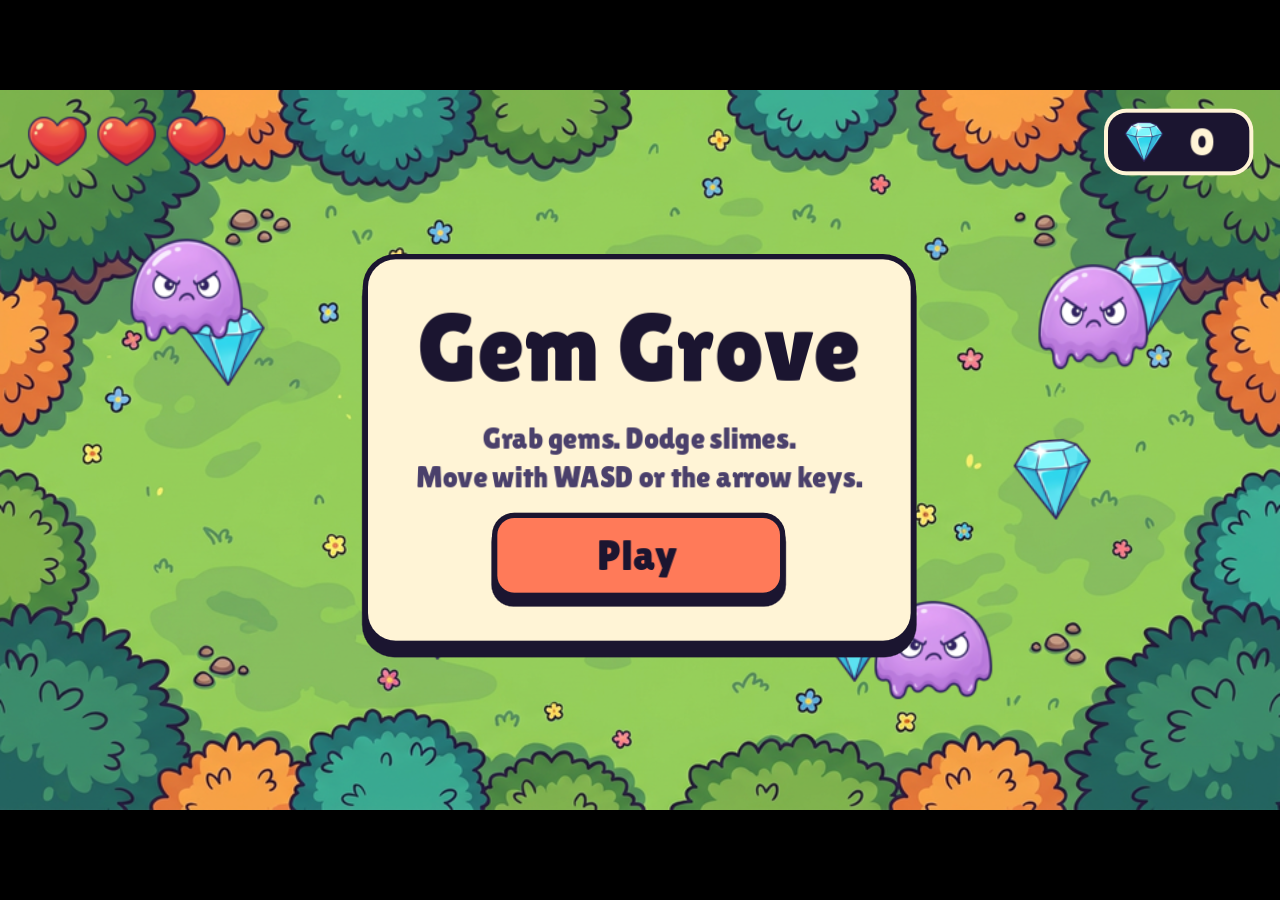
==== index.html @ c00253b9 "Gem Grove browser build Co-Authored-By: Claude Fable 5.2 <noreply@anthropic.com>" ====
<!DOCTYPE html>
<html lang="en">
	<head>
		<meta charset="utf-8">
		<meta name="viewport" content="width=device-width, user-scalable=no, initial-scale=1.0">
		<title>Gem Grove</title>
		<style>
html, body, #canvas {
	margin: 0;
	padding: 0;
	border: 0;
}

body {
	color: white;
	background-color: black;
	overflow: hidden;
	touch-action: none;
}

#canvas {
	display: block;
}

#canvas:focus {
	outline: none;
}

#status, #status-splash, #status-progress {
	position: absolute;
	left: 0;
	right: 0;
}

#status, #status-splash {
	top: 0;
	bottom: 0;
}

#status {
	background-color: #242424;
	display: flex;
	flex-direction: column;
	justify-content: center;
	align-items: center;
	visibility: hidden;
}

#status-splash {
	max-height: 100%;
	max-width: 100%;
	margin: auto;
}

#status-splash.show-image--false {
	display: none;
}

#status-splash.fullsize--true {
	height: 100%;
	width: 100%;
	object-fit: contain;
}

#status-splash.use-filter--false {
	image-rendering: pixelated;
}

#status-progress, #status-notice {
	display: none;
}

#status-progress {
	bottom: 10%;
	width: 50%;
	margin: 0 auto;
}

#status-notice {
	background-color: #5b3943;
	border-radius: 0.5rem;
	border: 1px solid #9b3943;
	color: #e0e0e0;
	font-family: 'Noto Sans', 'Droid Sans', Arial, sans-serif;
	line-height: 1.3;
	margin: 0 2rem;
	overflow: hidden;
	padding: 1rem;
	text-align: center;
	z-index: 1;
}
		</style>
		<link id="-gd-engine-icon" rel="icon" type="image/png" href="index.icon.png" />
<link rel="apple-touch-icon" href="index.apple-touch-icon.png"/>

	</head>
	<body>
		<canvas id="canvas">
			Your browser does not support the canvas tag.
		</canvas>

		<noscript>
			Your browser does not support JavaScript.
		</noscript>

		<div id="status">
			<img id="status-splash" class="show-image--true fullsize--true use-filter--true" src="index.png" alt="">
			<progress id="status-progress"></progress>
			<div id="status-notice"></div>
		</div>

		<script src="index.js"></script>
		<script>
const GODOT_CONFIG = {"args":[],"canvasResizePolicy":2,"emscriptenPoolSize":8,"ensureCrossOriginIsolationHeaders":true,"executable":"index","experimentalVK":false,"fileSizes":{"index.pck":599476,"index.wasm":39509339},"focusCanvas":true,"gdextensionLibs":[],"godotPoolSize":4};
const GODOT_THREADS_ENABLED = false;
const engine = new Engine(GODOT_CONFIG);

(function () {
	const statusOverlay = document.getElementById('status');
	const statusProgress = document.getElementById('status-progress');
	const statusNotice = document.getElementById('status-notice');

	let initializing = true;
	let statusMode = '';

	function setStatusMode(mode) {
		if (statusMode === mode || !initializing) {
			return;
		}
		if (mode === 'hidden') {
			statusOverlay.remove();
			initializing = false;
			return;
		}
		statusOverlay.style.visibility = 'visible';
		statusProgress.style.display = mode === 'progress' ? 'block' : 'none';
		statusNotice.style.display = mode === 'notice' ? 'block' : 'none';
		statusMode = mode;
	}

	function setStatusNotice(text) {
		while (statusNotice.lastChild) {
			statusNotice.removeChild(statusNotice.lastChild);
		}
		const lines = text.split('\n');
		lines.forEach((line) => {
			statusNotice.appendChild(document.createTextNode(line));
			statusNotice.appendChild(document.createElement('br'));
		});
	}

	function displayFailureNotice(err) {
		console.error(err);
		if (err instanceof Error) {
			setStatusNotice(err.message);
		} else if (typeof err === 'string') {
			setStatusNotice(err);
		} else {
			setStatusNotice('An unknown error occurred.');
		}
		setStatusMode('notice');
		initializing = false;
	}

	const missing = Engine.getMissingFeatures({
		threads: GODOT_THREADS_ENABLED,
	});

	if (missing.length !== 0) {
		if (GODOT_CONFIG['serviceWorker'] && GODOT_CONFIG['ensureCrossOriginIsolationHeaders'] && 'serviceWorker' in navigator) {
			let serviceWorkerRegistrationPromise;
			try {
				serviceWorkerRegistrationPromise = navigator.serviceWorker.getRegistration();
			} catch (err) {
				serviceWorkerRegistrationPromise = Promise.reject(new Error('Service worker registration failed.'));
			}
			// There's a chance that installing the service worker would fix the issue
			Promise.race([
				serviceWorkerRegistrationPromise.then((registration) => {
					if (registration != null) {
						return Promise.reject(new Error('Service worker already exists.'));
					}
					return registration;
				}).then(() => engine.installServiceWorker()),
				// For some reason, `getRegistration()` can stall
				new Promise((resolve) => {
					setTimeout(() => resolve(), 2000);
				}),
			]).then(() => {
				// Reload if there was no error.
				window.location.reload();
			}).catch((err) => {
				console.error('Error while registering service worker:', err);
			});
		} else {
			// Display the message as usual
			const missingMsg = 'Error\nThe following features required to run Godot projects on the Web are missing:\n';
			displayFailureNotice(missingMsg + missing.join('\n'));
		}
	} else {
		setStatusMode('progress');
		engine.startGame({
			'onProgress': function (current, total) {
				if (current > 0 && total > 0) {
					statusProgress.value = current;
					statusProgress.max = total;
				} else {
					statusProgress.removeAttribute('value');
					statusProgress.removeAttribute('max');
				}
			},
		}).then(() => {
			setStatusMode('hidden');
		}, displayFailureNotice);
	}
}());
		</script>
	</body>
</html>
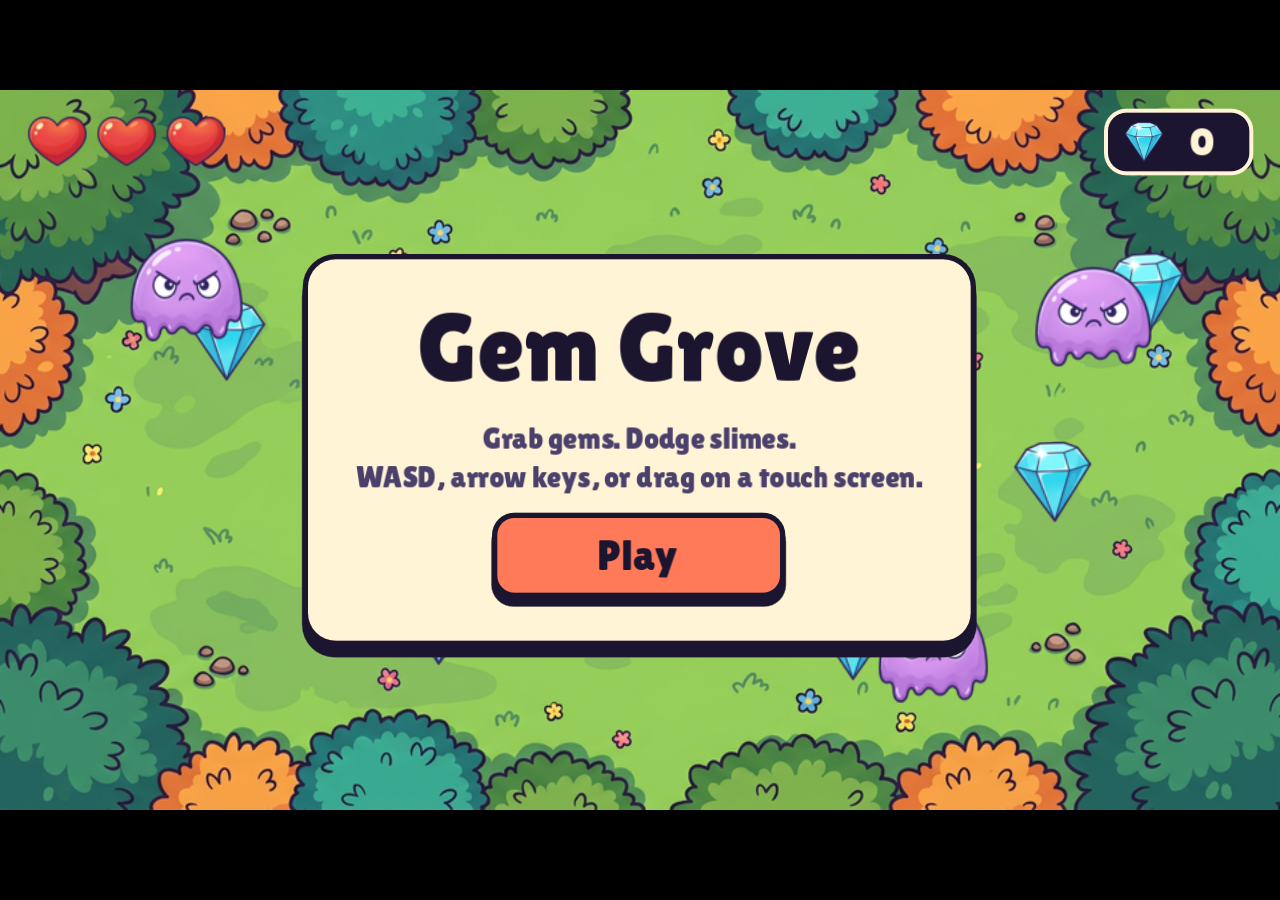
==== commit d097cde9: "Gem Grove browser build with touch controls Co-Authored-By: Claude Fable 5.2 <noreply@anthropic.com>" ====
--- a/index.html
+++ b/index.html
@@ -111,7 +111,7 @@
 
 		<script src="index.js"></script>
 		<script>
-const GODOT_CONFIG = {"args":[],"canvasResizePolicy":2,"emscriptenPoolSize":8,"ensureCrossOriginIsolationHeaders":true,"executable":"index","experimentalVK":false,"fileSizes":{"index.pck":599476,"index.wasm":39509339},"focusCanvas":true,"gdextensionLibs":[],"godotPoolSize":4};
+const GODOT_CONFIG = {"args":[],"canvasResizePolicy":2,"emscriptenPoolSize":8,"ensureCrossOriginIsolationHeaders":true,"executable":"index","experimentalVK":false,"fileSizes":{"index.pck":599860,"index.wasm":39509339},"focusCanvas":true,"gdextensionLibs":[],"godotPoolSize":4};
 const GODOT_THREADS_ENABLED = false;
 const engine = new Engine(GODOT_CONFIG);
 
